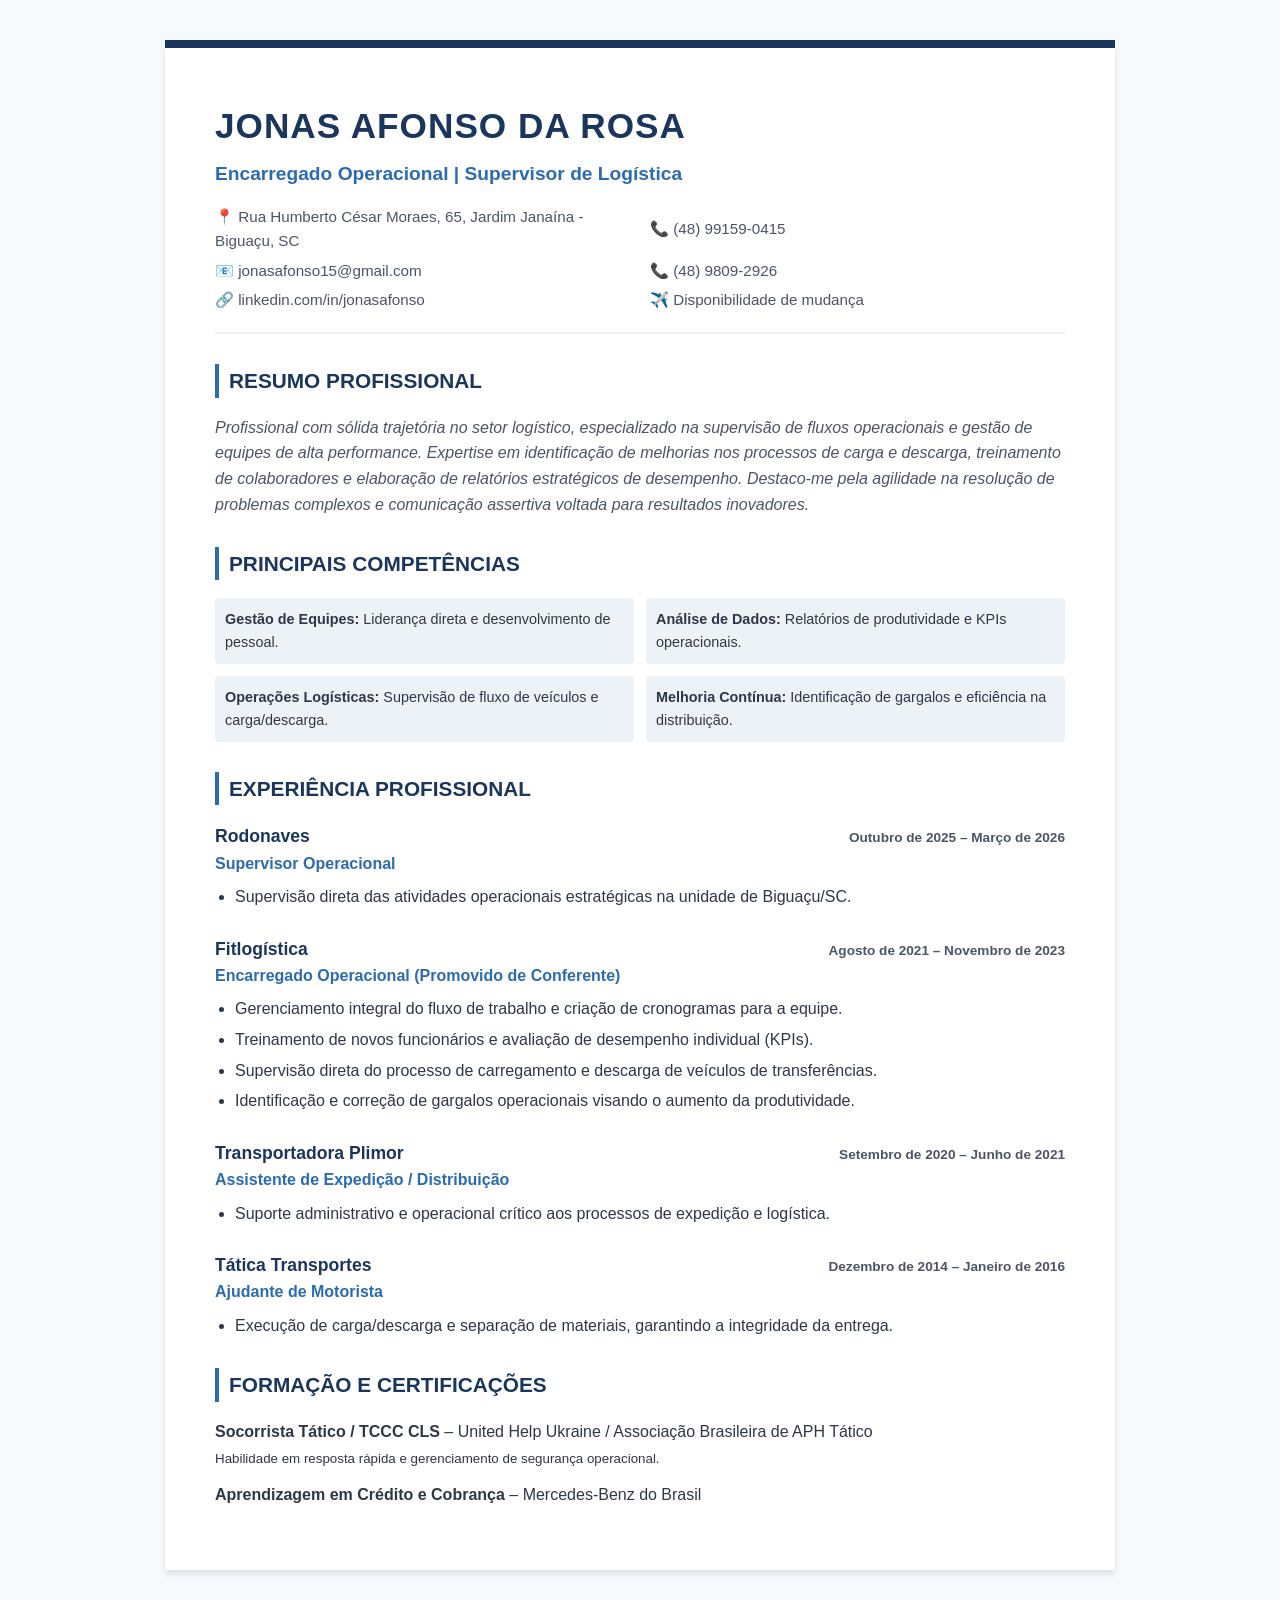
==== curriculo.html @ 0a4e85dc "Update curriculo.html" ====
<!DOCTYPE html>
<html lang="pt-br">
<head>
    <meta charset="UTF-8">
    <meta name="viewport" content="width=device-width, initial-scale=1.0">
    <title>Currículo - Jonas Afonso da Rosa</title>
    <style>
        :root {
            --primary: #1a365d; 
            --secondary: #4a5568;
            --accent: #2b6cb0;
            --bg: #f7fafc;
            --text: #2d3748;
        }

        body {
            font-family: 'Segoe UI', Tahoma, Geneva, Verdana, sans-serif;
            background-color: var(--bg);
            color: var(--text);
            line-height: 1.6;
            margin: 0;
            padding: 40px 20px;
        }

        .resume-container {
            max-width: 850px;
            margin: 0 auto;
            background: #fff;
            padding: 50px;
            box-shadow: 0 4px 6px rgba(0,0,0,0.1);
            border-top: 8px solid var(--primary);
        }

        header {
            border-bottom: 2px solid #edf2f7;
            padding-bottom: 20px;
            margin-bottom: 25px;
            text-align: left;
        }

        h1 {
            margin: 0;
            color: var(--primary);
            font-size: 2.2em;
            text-transform: uppercase;
            letter-spacing: 1px;
        }

        .job-title {
            font-size: 1.2em;
            color: var(--accent);
            font-weight: 600;
            margin-top: 5px;
            margin-bottom: 15px;
        }

        .contact-info {
            font-size: 0.95em;
            color: var(--secondary);
            display: grid;
            grid-template-columns: 1fr 1fr;
            gap: 5px 20px;
        }

        .contact-info span {
            display: flex;
            align-items: center;
        }

        h2 {
            color: var(--primary);
            font-size: 1.3em;
            border-left: 4px solid var(--accent);
            padding-left: 10px;
            margin-top: 30px;
            text-transform: uppercase;
        }

        .summary {
            font-style: italic;
            color: var(--secondary);
        }

        .skills-grid {
            display: grid;
            grid-template-columns: 1fr 1fr;
            gap: 12px;
        }

        .skill-item {
            background: #edf2f7;
            padding: 10px;
            border-radius: 4px;
            font-size: 0.9em;
        }

        .experience-item {
            margin-bottom: 25px;
        }

        .exp-header {
            display: flex;
            justify-content: space-between;
            align-items: baseline;
        }

        .company-name {
            font-weight: bold;
            font-size: 1.1em;
            color: var(--primary);
        }

        .job-period {
            font-size: 0.85em;
            color: var(--secondary);
            font-weight: 600;
        }

        .role {
            font-weight: 600;
            color: var(--accent);
            display: block;
            margin-bottom: 8px;
        }

        ul {
            padding-left: 20px;
            margin-top: 5px;
        }

        li {
            margin-bottom: 5px;
        }

        .certification-item {
            margin-bottom: 12px;
        }

        @media print {
            body { background: none; padding: 0; }
            .resume-container { box-shadow: none; border: none; width: 100%; max-width: 100%; padding: 30px; }
        }
    </style>
</head>
<body>

<div class="resume-container">
    <header>
        <h1>Jonas Afonso da Rosa</h1>
        <div class="job-title">Encarregado Operacional | Supervisor de Logística</div>
        <div class="contact-info">
            <span>📍 Rua Humberto César Moraes, 65, Jardim Janaína - Biguaçu, SC</span>
            <span>📞 (48) 99159-0415</span>
            <span>📧 jonasafonso15@gmail.com</span>
            <span>📞 (48) 9809-2926</span>
            <span>🔗 linkedin.com/in/jonasafonso</span>
            <span>✈️ Disponibilidade de mudança</span>
        </div>
    </header>

    <section>
        <h2>Resumo Profissional</h2>
        <p class="summary">
            Profissional com sólida trajetória no setor logístico, especializado na supervisão de fluxos operacionais e gestão de equipes de alta performance. Expertise em identificação de melhorias nos processos de carga e descarga, treinamento de colaboradores e elaboração de relatórios estratégicos de desempenho. Destaco-me pela agilidade na resolução de problemas complexos e comunicação assertiva voltada para resultados inovadores.
        </p>
    </section>

    <section>
        <h2>Principais Competências</h2>
        <div class="skills-grid">
            <div class="skill-item"><strong>Gestão de Equipes:</strong> Liderança direta e desenvolvimento de pessoal.</div>
            <div class="skill-item"><strong>Análise de Dados:</strong> Relatórios de produtividade e KPIs operacionais.</div>
            <div class="skill-item"><strong>Operações Logísticas:</strong> Supervisão de fluxo de veículos e carga/descarga.</div>
            <div class="skill-item"><strong>Melhoria Contínua:</strong> Identificação de gargalos e eficiência na distribuição.</div>
        </div>
    </section>

    <section>
        <h2>Experiência Profissional</h2>

        <div class="experience-item">
            <div class="exp-header">
                <span class="company-name">Rodonaves</span>
                <span class="job-period">Outubro de 2025 – Março de 2026</span>
            </div>
            <span class="role">Supervisor Operacional</span>
            <ul>
                <li>Supervisão direta das atividades operacionais estratégicas na unidade de Biguaçu/SC.</li>
            </ul>
        </div>

        <div class="experience-item">
            <div class="exp-header">
                <span class="company-name">Fitlogística</span>
                <span class="job-period">Agosto de 2021 – Novembro de 2023</span>
            </div>
            <span class="role">Encarregado Operacional (Promovido de Conferente)</span>
            <ul>
                <li>Gerenciamento integral do fluxo de trabalho e criação de cronogramas para a equipe.</li>
                <li>Treinamento de novos funcionários e avaliação de desempenho individual (KPIs).</li>
                <li>Supervisão direta do processo de carregamento e descarga de veículos de transferências.</li>
                <li>Identificação e correção de gargalos operacionais visando o aumento da produtividade.</li>
            </ul>
        </div>

        <div class="experience-item">
            <div class="exp-header">
                <span class="company-name">Transportadora Plimor</span>
                <span class="job-period">Setembro de 2020 – Junho de 2021</span>
            </div>
            <span class="role">Assistente de Expedição / Distribuição</span>
            <ul>
                <li>Suporte administrativo e operacional crítico aos processos de expedição e logística.</li>
            </ul>
        </div>

        <div class="experience-item">
            <div class="exp-header">
                <span class="company-name">Tática Transportes</span>
                <span class="job-period">Dezembro de 2014 – Janeiro de 2016</span>
            </div>
            <span class="role">Ajudante de Motorista</span>
            <ul>
                <li>Execução de carga/descarga e separação de materiais, garantindo a integridade da entrega.</li>
            </ul>
        </div>
    </section>

    <section>
        <h2>Formação e Certificações</h2>
        <div class="certification-item">
            <strong>Socorrista Tático / TCCC CLS</strong> – United Help Ukraine / Associação Brasileira de APH Tático
            <br><small>Habilidade em resposta rápida e gerenciamento de segurança operacional.</small>
        </div>
        <div class="certification-item">
            <strong>Aprendizagem em Crédito e Cobrança</strong> – Mercedes-Benz do Brasil
        </div>
    </section>
</div>

</body>
</html>
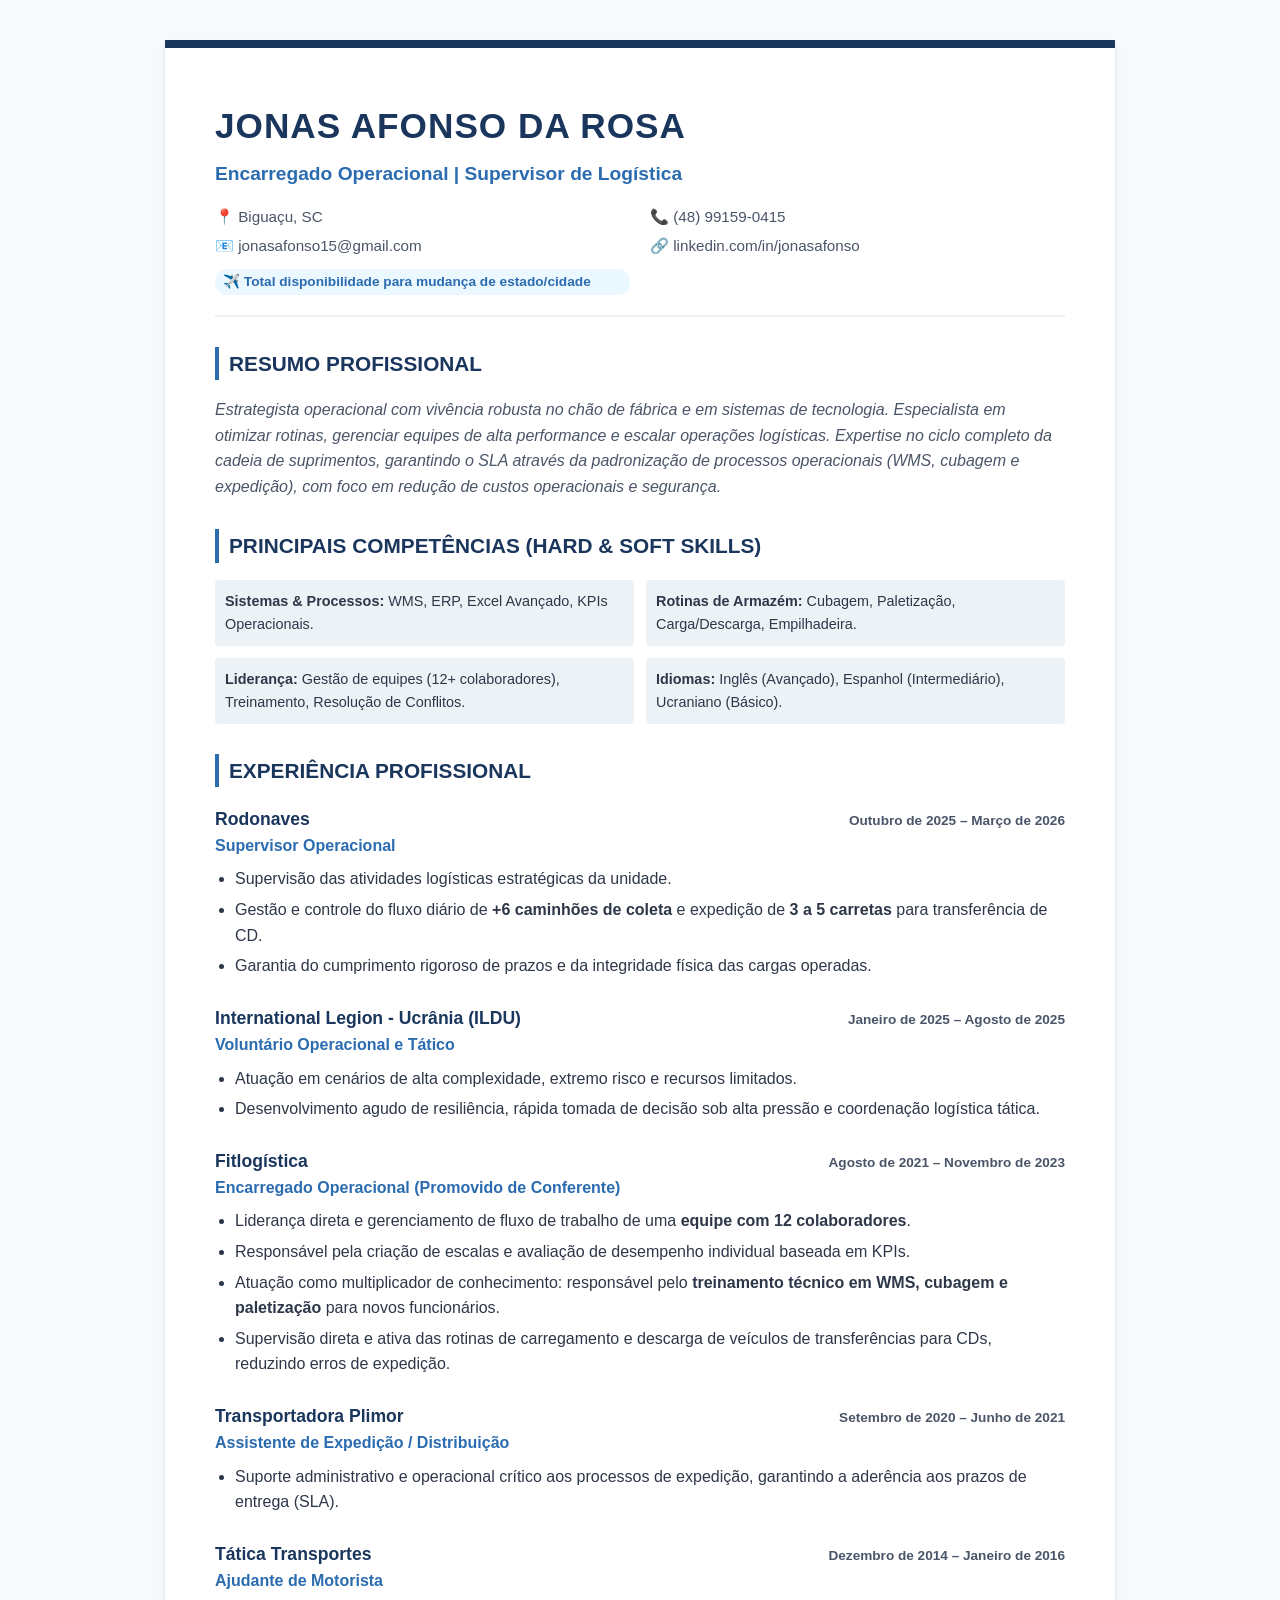
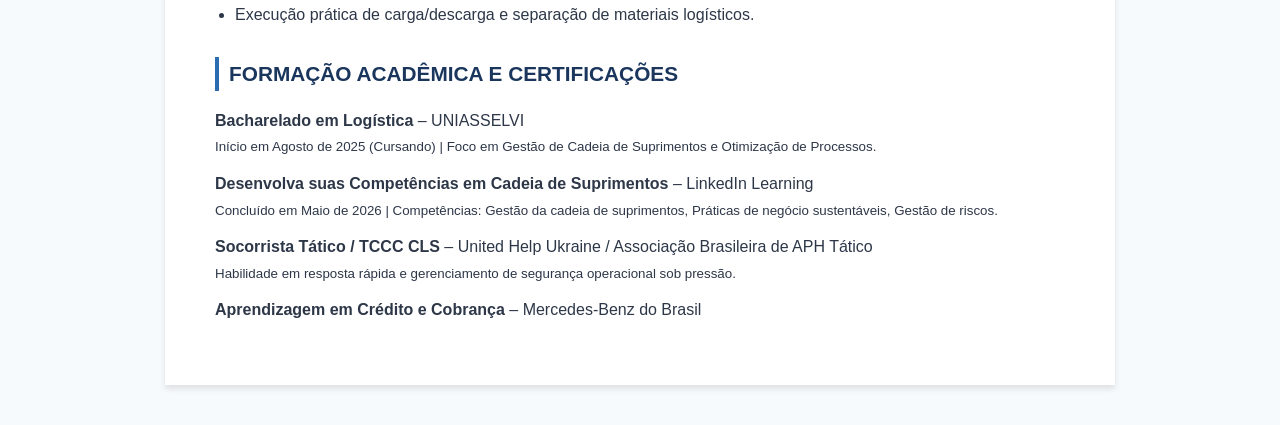
==== commit 544b5023: "Update curriculo.html" ====
--- a/curriculo.html
+++ b/curriculo.html
@@ -136,6 +136,17 @@
             margin-bottom: 12px;
         }
 
+        .badge-relocation {
+            background-color: #ebf8ff;
+            color: var(--accent);
+            padding: 2px 8px;
+            border-radius: 12px;
+            font-weight: bold;
+            font-size: 0.9em;
+            display: inline-block;
+            margin-top: 5px;
+        }
+
         @media print {
             body { background: none; padding: 0; }
             .resume-container { box-shadow: none; border: none; width: 100%; max-width: 100%; padding: 30px; }
@@ -149,29 +160,28 @@
         <h1>Jonas Afonso da Rosa</h1>
         <div class="job-title">Encarregado Operacional | Supervisor de Logística</div>
         <div class="contact-info">
-            <span>📍 Rua Humberto César Moraes, 65, Jardim Janaína - Biguaçu, SC</span>
+            <span>📍 Biguaçu, SC</span>
             <span>📞 (48) 99159-0415</span>
             <span>📧 jonasafonso15@gmail.com</span>
-            <span>📞 (48) 9809-2926</span>
             <span>🔗 linkedin.com/in/jonasafonso</span>
-            <span>✈️ Disponibilidade de mudança</span>
+            <span class="badge-relocation">✈️ Total disponibilidade para mudança de estado/cidade</span>
         </div>
     </header>
 
     <section>
         <h2>Resumo Profissional</h2>
         <p class="summary">
-            Profissional com sólida trajetória no setor logístico, especializado na supervisão de fluxos operacionais e gestão de equipes de alta performance. Expertise em identificação de melhorias nos processos de carga e descarga, treinamento de colaboradores e elaboração de relatórios estratégicos de desempenho. Destaco-me pela agilidade na resolução de problemas complexos e comunicação assertiva voltada para resultados inovadores.
+            Estrategista operacional com vivência robusta no chão de fábrica e em sistemas de tecnologia. Especialista em otimizar rotinas, gerenciar equipes de alta performance e escalar operações logísticas. Expertise no ciclo completo da cadeia de suprimentos, garantindo o SLA através da padronização de processos operacionais (WMS, cubagem e expedição), com foco em redução de custos operacionais e segurança.
         </p>
     </section>
 
     <section>
-        <h2>Principais Competências</h2>
+        <h2>Principais Competências (Hard & Soft Skills)</h2>
         <div class="skills-grid">
-            <div class="skill-item"><strong>Gestão de Equipes:</strong> Liderança direta e desenvolvimento de pessoal.</div>
-            <div class="skill-item"><strong>Análise de Dados:</strong> Relatórios de produtividade e KPIs operacionais.</div>
-            <div class="skill-item"><strong>Operações Logísticas:</strong> Supervisão de fluxo de veículos e carga/descarga.</div>
-            <div class="skill-item"><strong>Melhoria Contínua:</strong> Identificação de gargalos e eficiência na distribuição.</div>
+            <div class="skill-item"><strong>Sistemas & Processos:</strong> WMS, ERP, Excel Avançado, KPIs Operacionais.</div>
+            <div class="skill-item"><strong>Rotinas de Armazém:</strong> Cubagem, Paletização, Carga/Descarga, Empilhadeira.</div>
+            <div class="skill-item"><strong>Liderança:</strong> Gestão de equipes (12+ colaboradores), Treinamento, Resolução de Conflitos.</div>
+            <div class="skill-item"><strong>Idiomas:</strong> Inglês (Avançado), Espanhol (Intermediário), Ucraniano (Básico).</div>
         </div>
     </section>
 
@@ -185,7 +195,21 @@
             </div>
             <span class="role">Supervisor Operacional</span>
             <ul>
-                <li>Supervisão direta das atividades operacionais estratégicas na unidade de Biguaçu/SC.</li>
+                <li>Supervisão das atividades logísticas estratégicas da unidade.</li>
+                <li>Gestão e controle do fluxo diário de <strong>+6 caminhões de coleta</strong> e expedição de <strong>3 a 5 carretas</strong> para transferência de CD.</li>
+                <li>Garantia do cumprimento rigoroso de prazos e da integridade física das cargas operadas.</li>
+            </ul>
+        </div>
+
+        <div class="experience-item">
+            <div class="exp-header">
+                <span class="company-name">International Legion - Ucrânia (ILDU)</span>
+                <span class="job-period">Janeiro de 2025 – Agosto de 2025</span>
+            </div>
+            <span class="role">Voluntário Operacional e Tático</span>
+            <ul>
+                <li>Atuação em cenários de alta complexidade, extremo risco e recursos limitados.</li>
+                <li>Desenvolvimento agudo de resiliência, rápida tomada de decisão sob alta pressão e coordenação logística tática.</li>
             </ul>
         </div>
 
@@ -196,10 +220,10 @@
             </div>
             <span class="role">Encarregado Operacional (Promovido de Conferente)</span>
             <ul>
-                <li>Gerenciamento integral do fluxo de trabalho e criação de cronogramas para a equipe.</li>
-                <li>Treinamento de novos funcionários e avaliação de desempenho individual (KPIs).</li>
-                <li>Supervisão direta do processo de carregamento e descarga de veículos de transferências.</li>
-                <li>Identificação e correção de gargalos operacionais visando o aumento da produtividade.</li>
+                <li>Liderança direta e gerenciamento de fluxo de trabalho de uma <strong>equipe com 12 colaboradores</strong>.</li>
+                <li>Responsável pela criação de escalas e avaliação de desempenho individual baseada em KPIs.</li>
+                <li>Atuação como multiplicador de conhecimento: responsável pelo <strong>treinamento técnico em WMS, cubagem e paletização</strong> para novos funcionários.</li>
+                <li>Supervisão direta e ativa das rotinas de carregamento e descarga de veículos de transferências para CDs, reduzindo erros de expedição.</li>
             </ul>
         </div>
 
@@ -210,7 +234,7 @@
             </div>
             <span class="role">Assistente de Expedição / Distribuição</span>
             <ul>
-                <li>Suporte administrativo e operacional crítico aos processos de expedição e logística.</li>
+                <li>Suporte administrativo e operacional crítico aos processos de expedição, garantindo a aderência aos prazos de entrega (SLA).</li>
             </ul>
         </div>
 
@@ -221,17 +245,29 @@
             </div>
             <span class="role">Ajudante de Motorista</span>
             <ul>
-                <li>Execução de carga/descarga e separação de materiais, garantindo a integridade da entrega.</li>
-            </ul>
-        </div>
-    </section>
-
-    <section>
-        <h2>Formação e Certificações</h2>
+                <li>Execução prática de carga/descarga e separação de materiais logísticos.</li>
+            </ul>
+        </div>
+    </section>
+
+    <section>
+        <h2>Formação Acadêmica e Certificações</h2>
+        
+        <div class="certification-item">
+            <strong>Bacharelado em Logística</strong> – UNIASSELVI
+            <br><small>Início em Agosto de 2025 (Cursando) | Foco em Gestão de Cadeia de Suprimentos e Otimização de Processos.</small>
+        </div>
+
+        <div class="certification-item">
+            <strong>Desenvolva suas Competências em Cadeia de Suprimentos</strong> – LinkedIn Learning
+            <br><small>Concluído em Maio de 2026 | Competências: Gestão da cadeia de suprimentos, Práticas de negócio sustentáveis, Gestão de riscos.</small>
+        </div>
+
         <div class="certification-item">
             <strong>Socorrista Tático / TCCC CLS</strong> – United Help Ukraine / Associação Brasileira de APH Tático
-            <br><small>Habilidade em resposta rápida e gerenciamento de segurança operacional.</small>
-        </div>
+            <br><small>Habilidade em resposta rápida e gerenciamento de segurança operacional sob pressão.</small>
+        </div>
+
         <div class="certification-item">
             <strong>Aprendizagem em Crédito e Cobrança</strong> – Mercedes-Benz do Brasil
         </div>
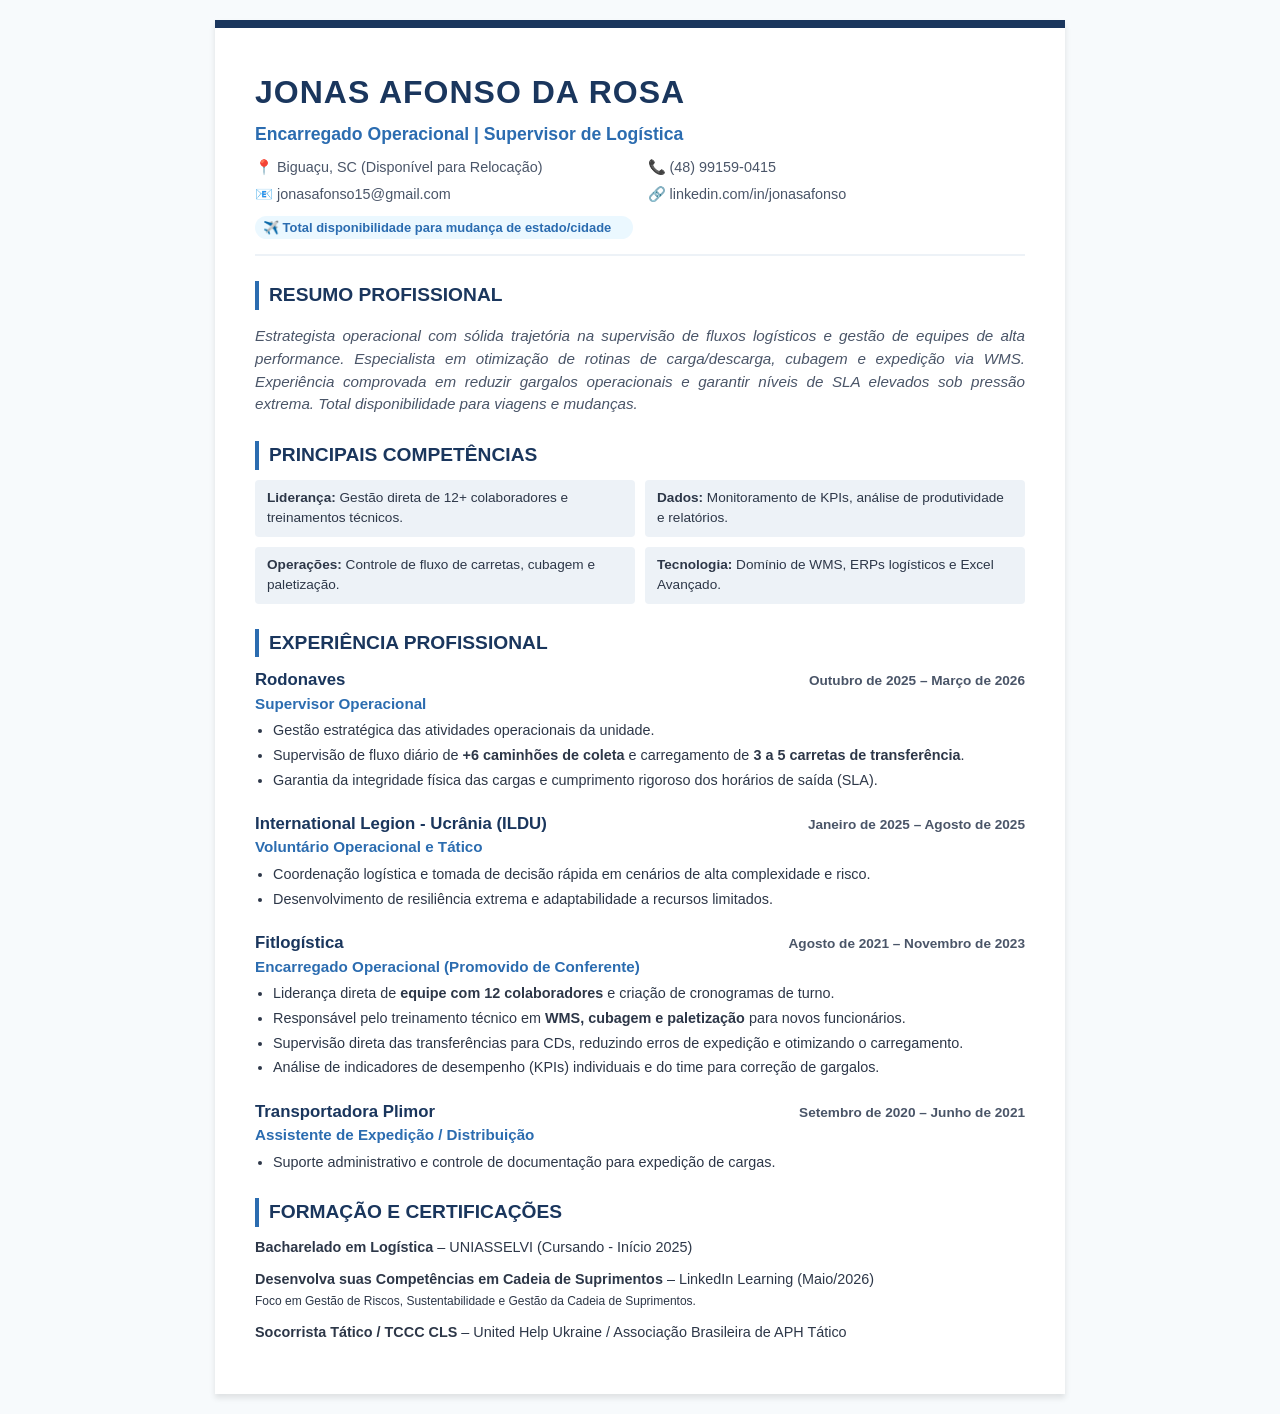
==== commit db76775b: "Update curriculo.html" ====
--- a/curriculo.html
+++ b/curriculo.html
@@ -1,3 +1,4 @@
+   
 <!DOCTYPE html>
 <html lang="pt-br">
 <head>
@@ -13,127 +14,50 @@
             --text: #2d3748;
         }
 
+        * {
+            box-sizing: border-box;
+            -webkit-print-color-adjust: exact; /* Força a impressão de cores no Chrome/Safari */
+            print-color-adjust: exact;
+        }
+
         body {
             font-family: 'Segoe UI', Tahoma, Geneva, Verdana, sans-serif;
             background-color: var(--bg);
             color: var(--text);
-            line-height: 1.6;
+            line-height: 1.5;
             margin: 0;
-            padding: 40px 20px;
+            padding: 20px;
         }
 
         .resume-container {
             max-width: 850px;
             margin: 0 auto;
             background: #fff;
-            padding: 50px;
+            padding: 40px;
             box-shadow: 0 4px 6px rgba(0,0,0,0.1);
             border-top: 8px solid var(--primary);
         }
 
         header {
             border-bottom: 2px solid #edf2f7;
-            padding-bottom: 20px;
-            margin-bottom: 25px;
-            text-align: left;
+            padding-bottom: 15px;
+            margin-bottom: 20px;
         }
 
         h1 {
             margin: 0;
             color: var(--primary);
-            font-size: 2.2em;
+            font-size: 2em;
             text-transform: uppercase;
             letter-spacing: 1px;
         }
 
         .job-title {
-            font-size: 1.2em;
+            font-size: 1.1em;
             color: var(--accent);
             font-weight: 600;
             margin-top: 5px;
-            margin-bottom: 15px;
-        }
-
-        .contact-info {
-            font-size: 0.95em;
-            color: var(--secondary);
-            display: grid;
-            grid-template-columns: 1fr 1fr;
-            gap: 5px 20px;
-        }
-
-        .contact-info span {
-            display: flex;
-            align-items: center;
-        }
-
-        h2 {
-            color: var(--primary);
-            font-size: 1.3em;
-            border-left: 4px solid var(--accent);
-            padding-left: 10px;
-            margin-top: 30px;
-            text-transform: uppercase;
-        }
-
-        .summary {
-            font-style: italic;
-            color: var(--secondary);
-        }
-
-        .skills-grid {
-            display: grid;
-            grid-template-columns: 1fr 1fr;
-            gap: 12px;
-        }
-
-        .skill-item {
-            background: #edf2f7;
-            padding: 10px;
-            border-radius: 4px;
-            font-size: 0.9em;
-        }
-
-        .experience-item {
-            margin-bottom: 25px;
-        }
-
-        .exp-header {
-            display: flex;
-            justify-content: space-between;
-            align-items: baseline;
-        }
-
-        .company-name {
-            font-weight: bold;
-            font-size: 1.1em;
-            color: var(--primary);
-        }
-
-        .job-period {
-            font-size: 0.85em;
-            color: var(--secondary);
-            font-weight: 600;
-        }
-
-        .role {
-            font-weight: 600;
-            color: var(--accent);
-            display: block;
-            margin-bottom: 8px;
-        }
-
-        ul {
-            padding-left: 20px;
-            margin-top: 5px;
-        }
-
-        li {
-            margin-bottom: 5px;
-        }
-
-        .certification-item {
-            margin-bottom: 12px;
+            margin-bottom: 10px;
         }
 
         .badge-relocation {
@@ -147,9 +71,110 @@
             margin-top: 5px;
         }
 
+        .contact-info {
+            font-size: 0.9em;
+            color: var(--secondary);
+            display: grid;
+            grid-template-columns: 1fr 1fr;
+            gap: 5px 15px;
+        }
+
+        h2 {
+            color: var(--primary);
+            font-size: 1.2em;
+            border-left: 4px solid var(--accent);
+            padding-left: 10px;
+            margin-top: 25px;
+            margin-bottom: 10px;
+            text-transform: uppercase;
+        }
+
+        .summary {
+            font-style: italic;
+            color: var(--secondary);
+            font-size: 0.95em;
+            text-align: justify;
+        }
+
+        .skills-grid {
+            display: grid;
+            grid-template-columns: 1fr 1fr;
+            gap: 10px;
+        }
+
+        .skill-item {
+            background: #edf2f7;
+            padding: 8px 12px;
+            border-radius: 4px;
+            font-size: 0.85em;
+        }
+
+        .experience-item {
+            margin-bottom: 20px;
+            page-break-inside: avoid; /* Evita que uma experiência seja cortada entre duas páginas */
+        }
+
+        .exp-header {
+            display: flex;
+            justify-content: space-between;
+            align-items: baseline;
+        }
+
+        .company-name {
+            font-weight: bold;
+            font-size: 1.05em;
+            color: var(--primary);
+        }
+
+        .job-period {
+            font-size: 0.85em;
+            color: var(--secondary);
+            font-weight: 600;
+        }
+
+        .role {
+            font-weight: 600;
+            color: var(--accent);
+            display: block;
+            margin-bottom: 5px;
+            font-size: 0.95em;
+        }
+
+        ul {
+            padding-left: 18px;
+            margin-top: 5px;
+            font-size: 0.9em;
+        }
+
+        li {
+            margin-bottom: 3px;
+        }
+
+        .certification-item {
+            margin-bottom: 10px;
+            font-size: 0.9em;
+        }
+
+        /* CONFIGURAÇÕES ESPECÍFICAS DE IMPRESSÃO */
         @media print {
-            body { background: none; padding: 0; }
-            .resume-container { box-shadow: none; border: none; width: 100%; max-width: 100%; padding: 30px; }
+            body { 
+                background: white; 
+                padding: 0; 
+            }
+            .resume-container { 
+                box-shadow: none; 
+                border: none; 
+                width: 100%; 
+                max-width: 100%; 
+                padding: 0; 
+            }
+            @page {
+                margin: 1.5cm;
+                size: A4;
+            }
+            .skill-item {
+                border: 1px solid #edf2f7; /* Garante visibilidade sem o fundo se o navegador falhar */
+            }
         }
     </style>
 </head>
@@ -160,7 +185,7 @@
         <h1>Jonas Afonso da Rosa</h1>
         <div class="job-title">Encarregado Operacional | Supervisor de Logística</div>
         <div class="contact-info">
-            <span>📍 Biguaçu, SC</span>
+            <span>📍 Biguaçu, SC (Disponível para Relocação)</span>
             <span>📞 (48) 99159-0415</span>
             <span>📧 jonasafonso15@gmail.com</span>
             <span>🔗 linkedin.com/in/jonasafonso</span>
@@ -171,17 +196,17 @@
     <section>
         <h2>Resumo Profissional</h2>
         <p class="summary">
-            Estrategista operacional com vivência robusta no chão de fábrica e em sistemas de tecnologia. Especialista em otimizar rotinas, gerenciar equipes de alta performance e escalar operações logísticas. Expertise no ciclo completo da cadeia de suprimentos, garantindo o SLA através da padronização de processos operacionais (WMS, cubagem e expedição), com foco em redução de custos operacionais e segurança.
+            Estrategista operacional com sólida trajetória na supervisão de fluxos logísticos e gestão de equipes de alta performance. Especialista em otimização de rotinas de carga/descarga, cubagem e expedição via WMS. Experiência comprovada em reduzir gargalos operacionais e garantir níveis de SLA elevados sob pressão extrema. Total disponibilidade para viagens e mudanças.
         </p>
     </section>
 
     <section>
-        <h2>Principais Competências (Hard & Soft Skills)</h2>
+        <h2>Principais Competências</h2>
         <div class="skills-grid">
-            <div class="skill-item"><strong>Sistemas & Processos:</strong> WMS, ERP, Excel Avançado, KPIs Operacionais.</div>
-            <div class="skill-item"><strong>Rotinas de Armazém:</strong> Cubagem, Paletização, Carga/Descarga, Empilhadeira.</div>
-            <div class="skill-item"><strong>Liderança:</strong> Gestão de equipes (12+ colaboradores), Treinamento, Resolução de Conflitos.</div>
-            <div class="skill-item"><strong>Idiomas:</strong> Inglês (Avançado), Espanhol (Intermediário), Ucraniano (Básico).</div>
+            <div class="skill-item"><strong>Liderança:</strong> Gestão direta de 12+ colaboradores e treinamentos técnicos.</div>
+            <div class="skill-item"><strong>Dados:</strong> Monitoramento de KPIs, análise de produtividade e relatórios.</div>
+            <div class="skill-item"><strong>Operações:</strong> Controle de fluxo de carretas, cubagem e paletização.</div>
+            <div class="skill-item"><strong>Tecnologia:</strong> Domínio de WMS, ERPs logísticos e Excel Avançado.</div>
         </div>
     </section>
 
@@ -195,9 +220,9 @@
             </div>
             <span class="role">Supervisor Operacional</span>
             <ul>
-                <li>Supervisão das atividades logísticas estratégicas da unidade.</li>
-                <li>Gestão e controle do fluxo diário de <strong>+6 caminhões de coleta</strong> e expedição de <strong>3 a 5 carretas</strong> para transferência de CD.</li>
-                <li>Garantia do cumprimento rigoroso de prazos e da integridade física das cargas operadas.</li>
+                <li>Gestão estratégica das atividades operacionais da unidade.</li>
+                <li>Supervisão de fluxo diário de <strong>+6 caminhões de coleta</strong> e carregamento de <strong>3 a 5 carretas de transferência</strong>.</li>
+                <li>Garantia da integridade física das cargas e cumprimento rigoroso dos horários de saída (SLA).</li>
             </ul>
         </div>
 
@@ -208,8 +233,8 @@
             </div>
             <span class="role">Voluntário Operacional e Tático</span>
             <ul>
-                <li>Atuação em cenários de alta complexidade, extremo risco e recursos limitados.</li>
-                <li>Desenvolvimento agudo de resiliência, rápida tomada de decisão sob alta pressão e coordenação logística tática.</li>
+                <li>Coordenação logística e tomada de decisão rápida em cenários de alta complexidade e risco.</li>
+                <li>Desenvolvimento de resiliência extrema e adaptabilidade a recursos limitados.</li>
             </ul>
         </div>
 
@@ -220,10 +245,10 @@
             </div>
             <span class="role">Encarregado Operacional (Promovido de Conferente)</span>
             <ul>
-                <li>Liderança direta e gerenciamento de fluxo de trabalho de uma <strong>equipe com 12 colaboradores</strong>.</li>
-                <li>Responsável pela criação de escalas e avaliação de desempenho individual baseada em KPIs.</li>
-                <li>Atuação como multiplicador de conhecimento: responsável pelo <strong>treinamento técnico em WMS, cubagem e paletização</strong> para novos funcionários.</li>
-                <li>Supervisão direta e ativa das rotinas de carregamento e descarga de veículos de transferências para CDs, reduzindo erros de expedição.</li>
+                <li>Liderança direta de <strong>equipe com 12 colaboradores</strong> e criação de cronogramas de turno.</li>
+                <li>Responsável pelo treinamento técnico em <strong>WMS, cubagem e paletização</strong> para novos funcionários.</li>
+                <li>Supervisão direta das transferências para CDs, reduzindo erros de expedição e otimizando o carregamento.</li>
+                <li>Análise de indicadores de desempenho (KPIs) individuais e do time para correção de gargalos.</li>
             </ul>
         </div>
 
@@ -234,42 +259,22 @@
             </div>
             <span class="role">Assistente de Expedição / Distribuição</span>
             <ul>
-                <li>Suporte administrativo e operacional crítico aos processos de expedição, garantindo a aderência aos prazos de entrega (SLA).</li>
-            </ul>
-        </div>
-
-        <div class="experience-item">
-            <div class="exp-header">
-                <span class="company-name">Tática Transportes</span>
-                <span class="job-period">Dezembro de 2014 – Janeiro de 2016</span>
-            </div>
-            <span class="role">Ajudante de Motorista</span>
-            <ul>
-                <li>Execução prática de carga/descarga e separação de materiais logísticos.</li>
-            </ul>
-        </div>
-    </section>
-
-    <section>
-        <h2>Formação Acadêmica e Certificações</h2>
-        
+                <li>Suporte administrativo e controle de documentação para expedição de cargas.</li>
+            </ul>
+        </div>
+    </section>
+
+    <section>
+        <h2>Formação e Certificações</h2>
         <div class="certification-item">
-            <strong>Bacharelado em Logística</strong> – UNIASSELVI
-            <br><small>Início em Agosto de 2025 (Cursando) | Foco em Gestão de Cadeia de Suprimentos e Otimização de Processos.</small>
-        </div>
-
+            <strong>Bacharelado em Logística</strong> – UNIASSELVI (Cursando - Início 2025)
+        </div>
         <div class="certification-item">
-            <strong>Desenvolva suas Competências em Cadeia de Suprimentos</strong> – LinkedIn Learning
-            <br><small>Concluído em Maio de 2026 | Competências: Gestão da cadeia de suprimentos, Práticas de negócio sustentáveis, Gestão de riscos.</small>
-        </div>
-
+            <strong>Desenvolva suas Competências em Cadeia de Suprimentos</strong> – LinkedIn Learning (Maio/2026)
+            <br><small>Foco em Gestão de Riscos, Sustentabilidade e Gestão da Cadeia de Suprimentos.</small>
+        </div>
         <div class="certification-item">
             <strong>Socorrista Tático / TCCC CLS</strong> – United Help Ukraine / Associação Brasileira de APH Tático
-            <br><small>Habilidade em resposta rápida e gerenciamento de segurança operacional sob pressão.</small>
-        </div>
-
-        <div class="certification-item">
-            <strong>Aprendizagem em Crédito e Cobrança</strong> – Mercedes-Benz do Brasil
         </div>
     </section>
 </div>
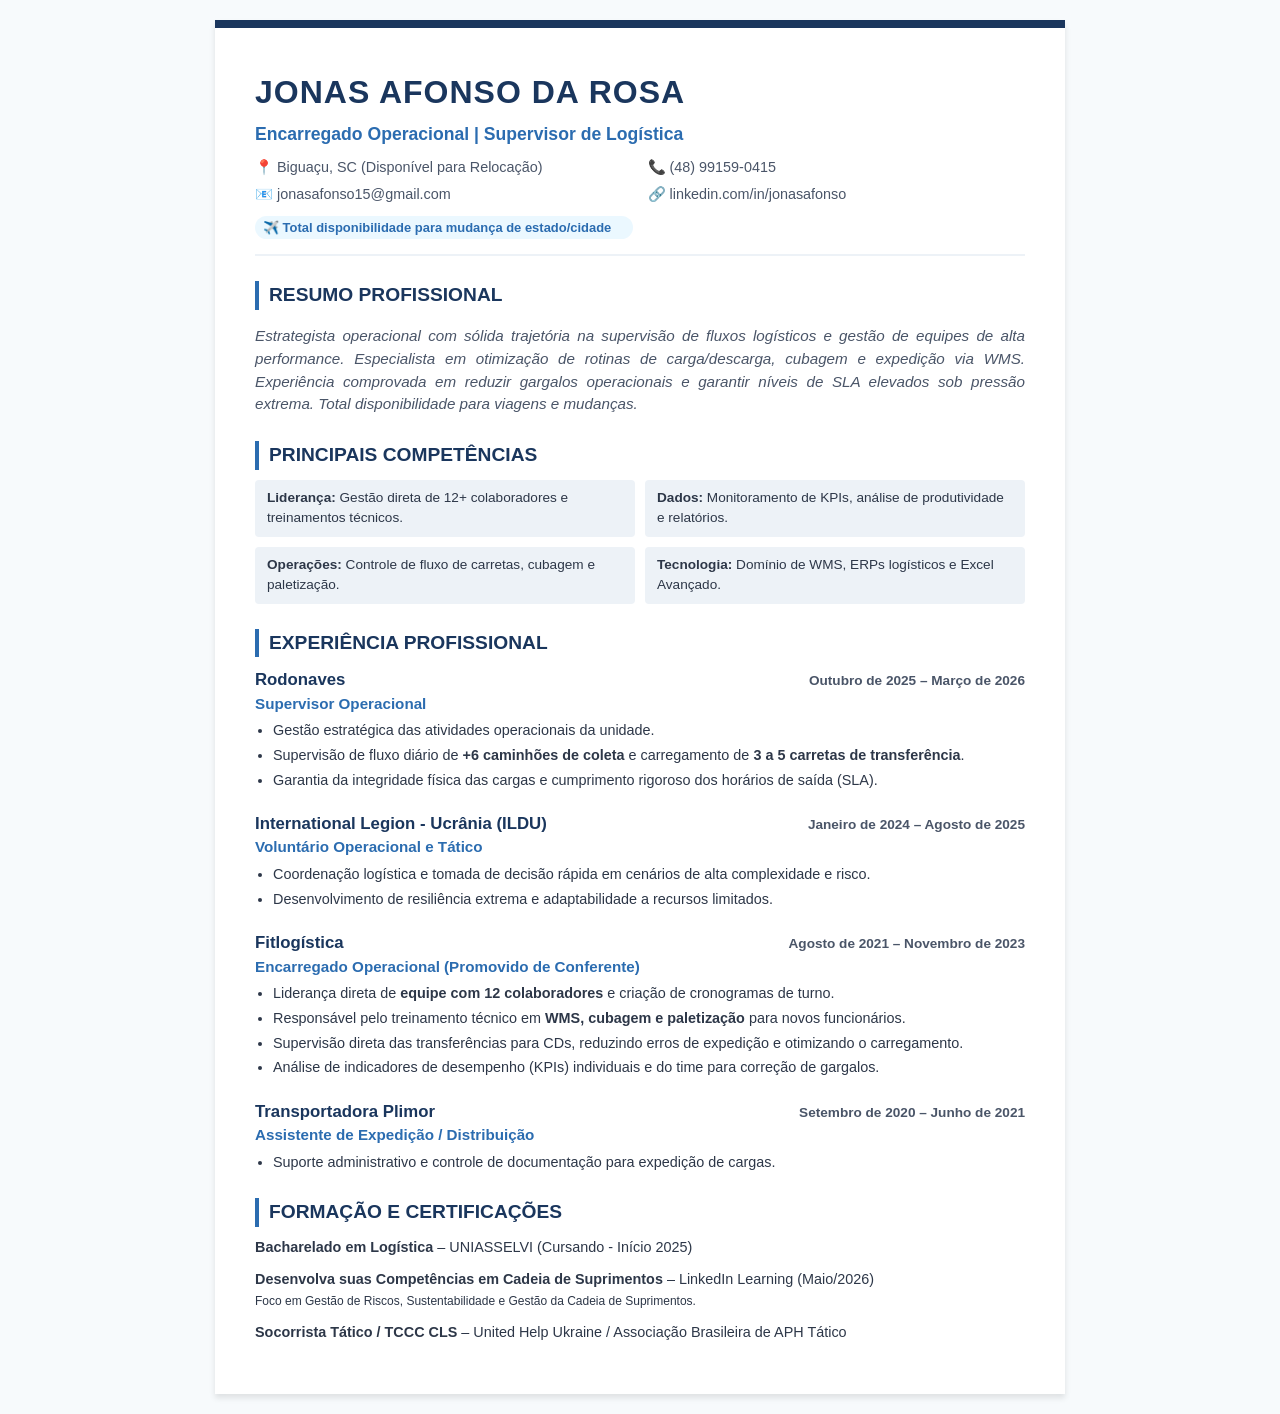
==== commit 6febca28: "Update curriculo.html" ====
--- a/curriculo.html
+++ b/curriculo.html
@@ -229,7 +229,7 @@
         <div class="experience-item">
             <div class="exp-header">
                 <span class="company-name">International Legion - Ucrânia (ILDU)</span>
-                <span class="job-period">Janeiro de 2025 – Agosto de 2025</span>
+                <span class="job-period">Janeiro de 2024 – Agosto de 2025</span>
             </div>
             <span class="role">Voluntário Operacional e Tático</span>
             <ul>
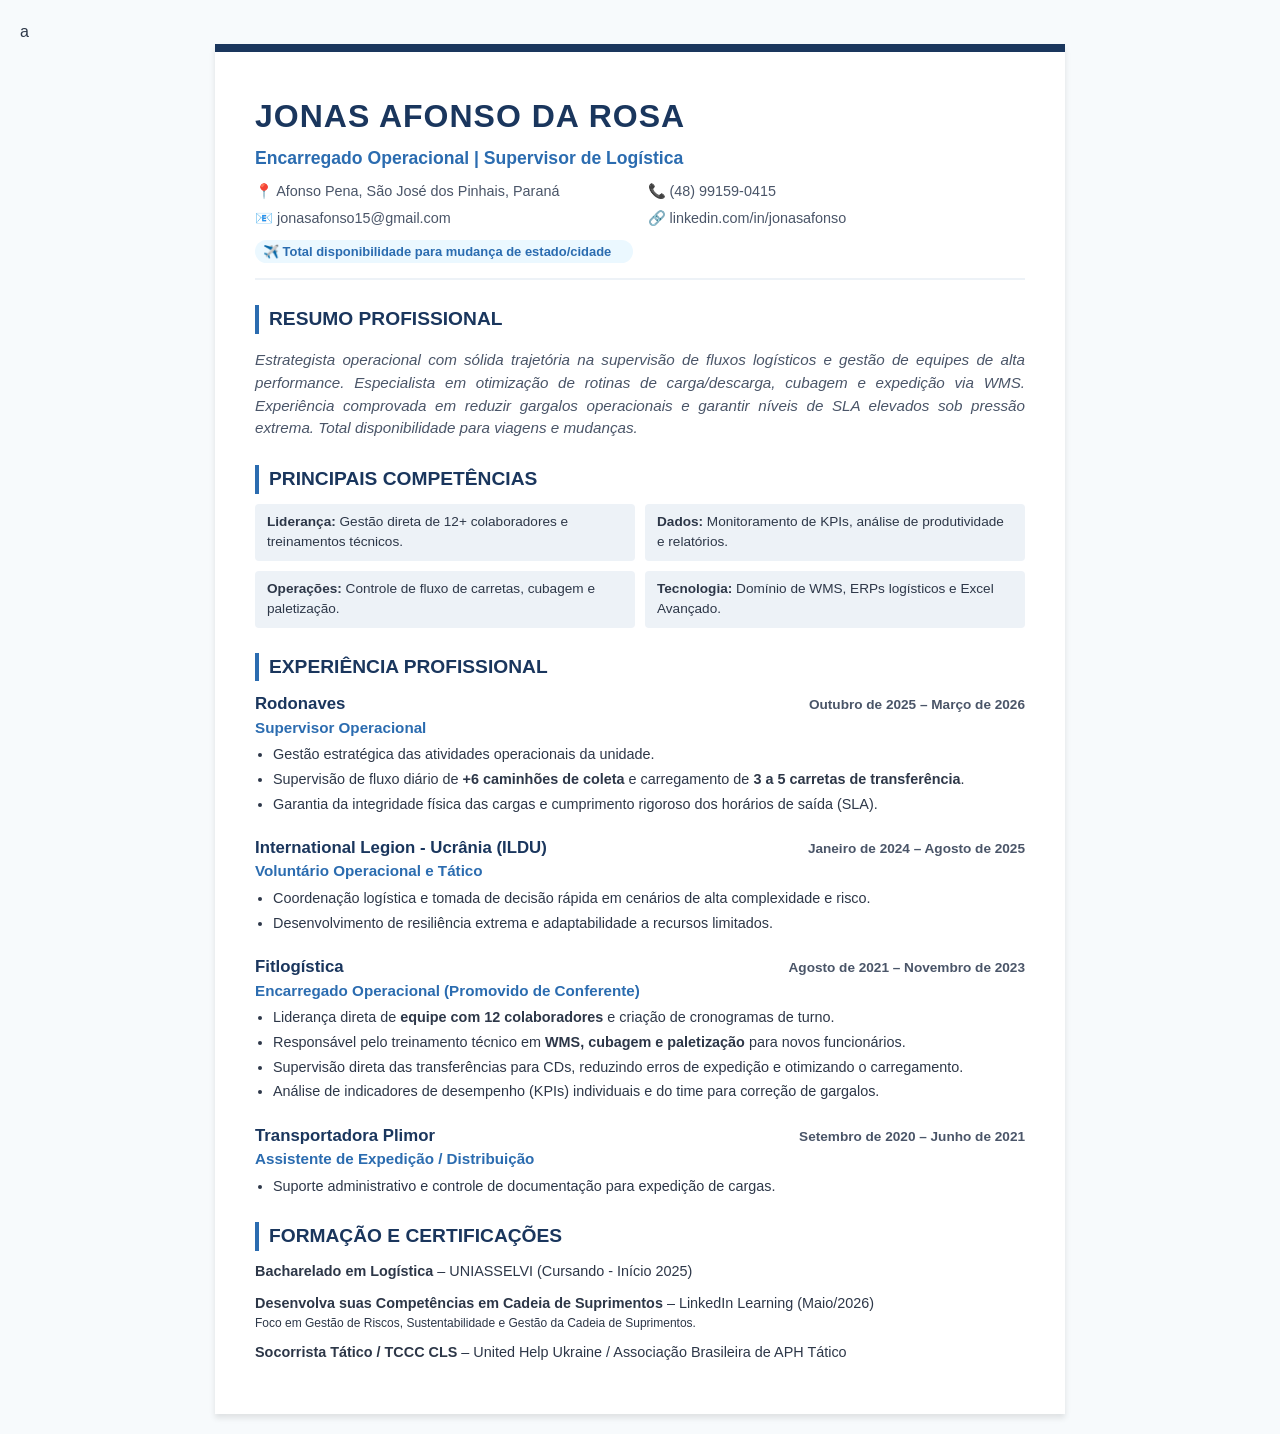
==== commit a81b1bca: "Change location from Biguaçu to Afonso Pena Updated location information in the contact section." ====
--- a/curriculo.html
+++ b/curriculo.html
@@ -1,4 +1,4 @@
-   
+a   
 <!DOCTYPE html>
 <html lang="pt-br">
 <head>
@@ -185,7 +185,7 @@
         <h1>Jonas Afonso da Rosa</h1>
         <div class="job-title">Encarregado Operacional | Supervisor de Logística</div>
         <div class="contact-info">
-            <span>📍 Biguaçu, SC (Disponível para Relocação)</span>
+            <span>📍 Afonso Pena, São José dos Pinhais, Paraná</span>
             <span>📞 (48) 99159-0415</span>
             <span>📧 jonasafonso15@gmail.com</span>
             <span>🔗 linkedin.com/in/jonasafonso</span>
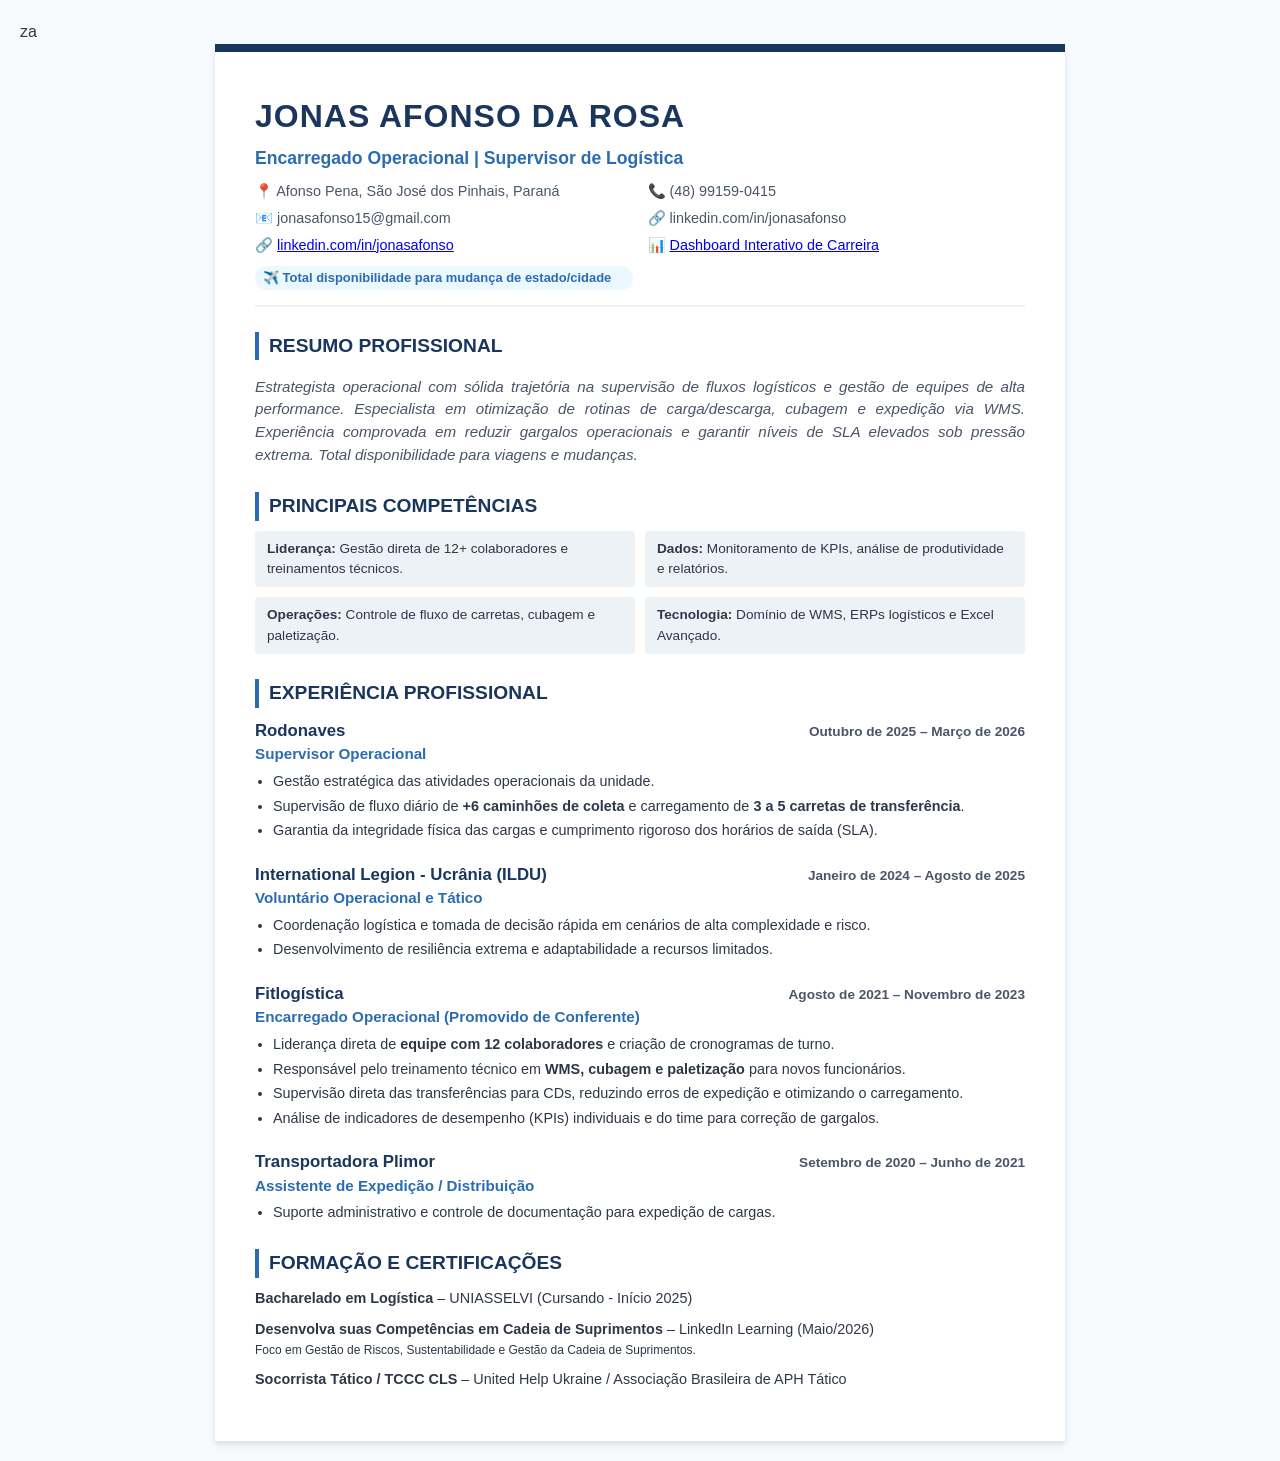
==== commit 3822518e: "Update curriculo.html" ====
--- a/curriculo.html
+++ b/curriculo.html
@@ -1,4 +1,4 @@
-a   
+za   
 <!DOCTYPE html>
 <html lang="pt-br">
 <head>
@@ -189,6 +189,8 @@
             <span>📞 (48) 99159-0415</span>
             <span>📧 jonasafonso15@gmail.com</span>
             <span>🔗 linkedin.com/in/jonasafonso</span>
+            <span>🔗 <a href="https://linkedin.com/in/jonasafonso" target="_blank">linkedin.com/in/jonasafonso</a></span>
+            <span>📊 <a href="https://ymerly.github.io/apresentacao-jonas/" target="_blank">Dashboard Interativo de Carreira</a></span>
             <span class="badge-relocation">✈️ Total disponibilidade para mudança de estado/cidade</span>
         </div>
     </header>
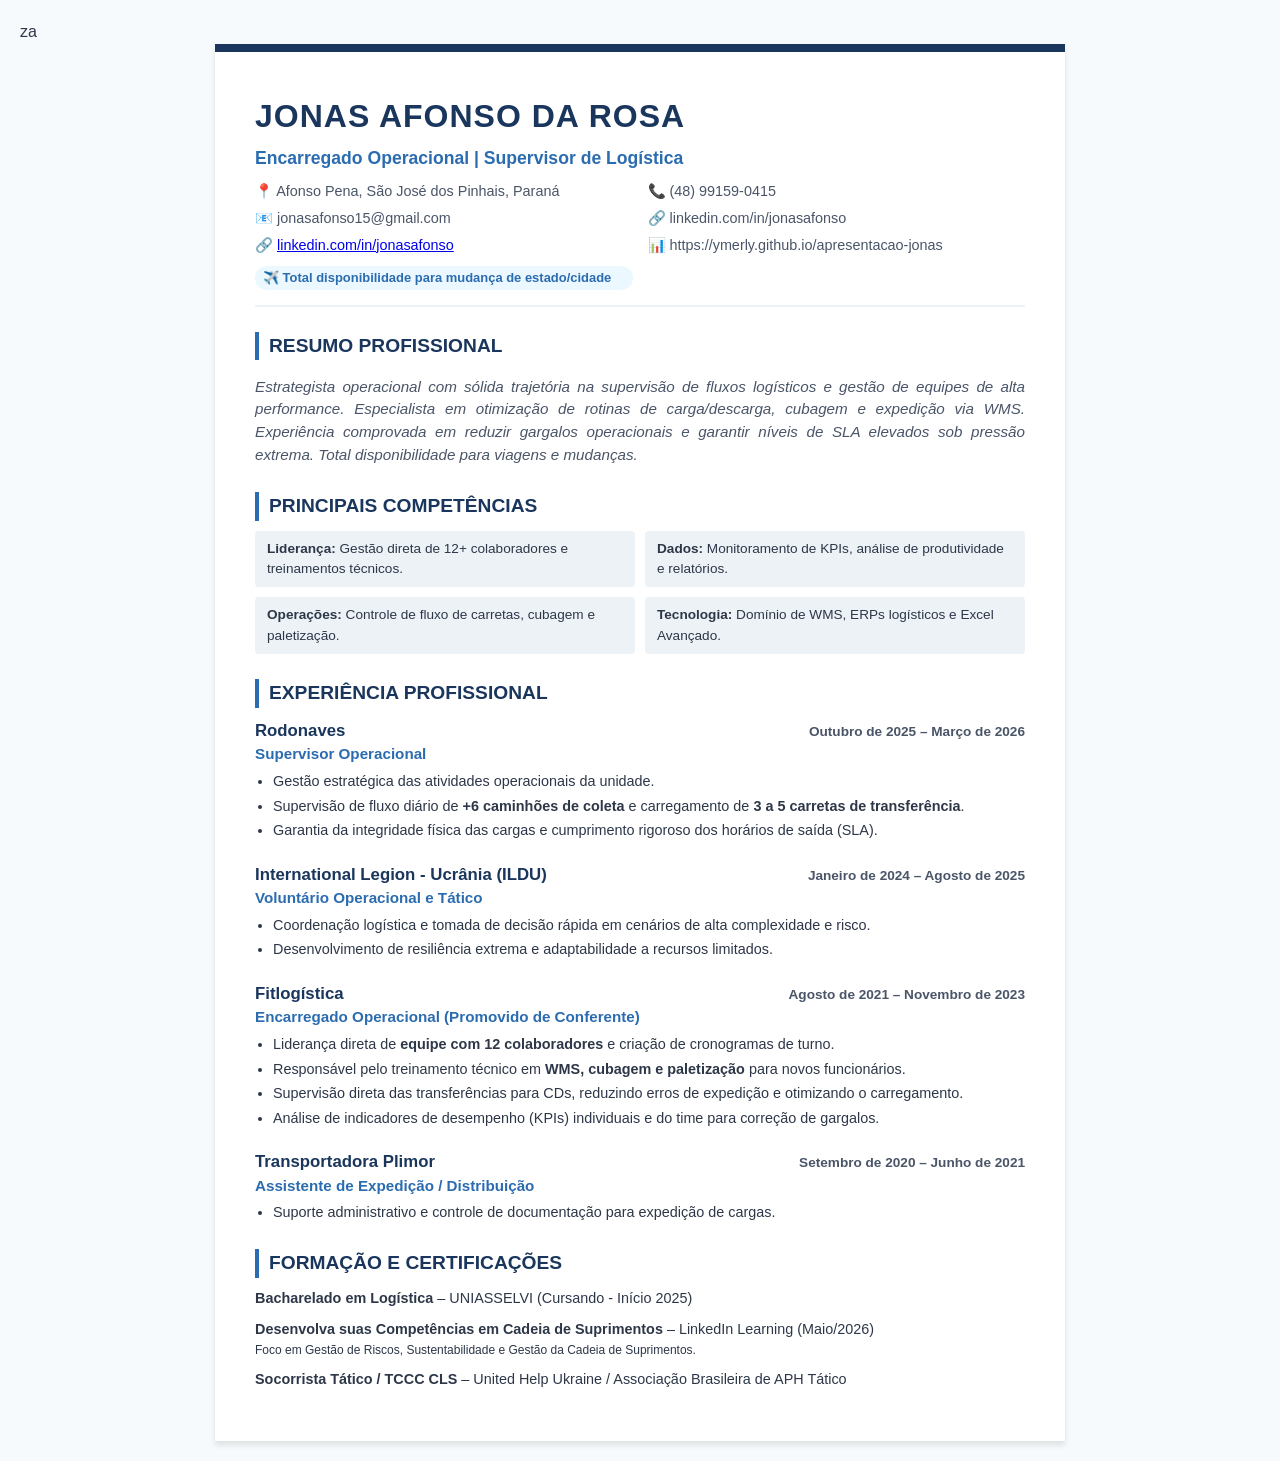
==== commit 2313b5e4: "Update curriculo.html" ====
--- a/curriculo.html
+++ b/curriculo.html
@@ -190,7 +190,7 @@
             <span>📧 jonasafonso15@gmail.com</span>
             <span>🔗 linkedin.com/in/jonasafonso</span>
             <span>🔗 <a href="https://linkedin.com/in/jonasafonso" target="_blank">linkedin.com/in/jonasafonso</a></span>
-            <span>📊 <a href="https://ymerly.github.io/apresentacao-jonas/" target="_blank">Dashboard Interativo de Carreira</a></span>
+            <span>📊 https://ymerly.github.io/apresentacao-jonas</span>
             <span class="badge-relocation">✈️ Total disponibilidade para mudança de estado/cidade</span>
         </div>
     </header>
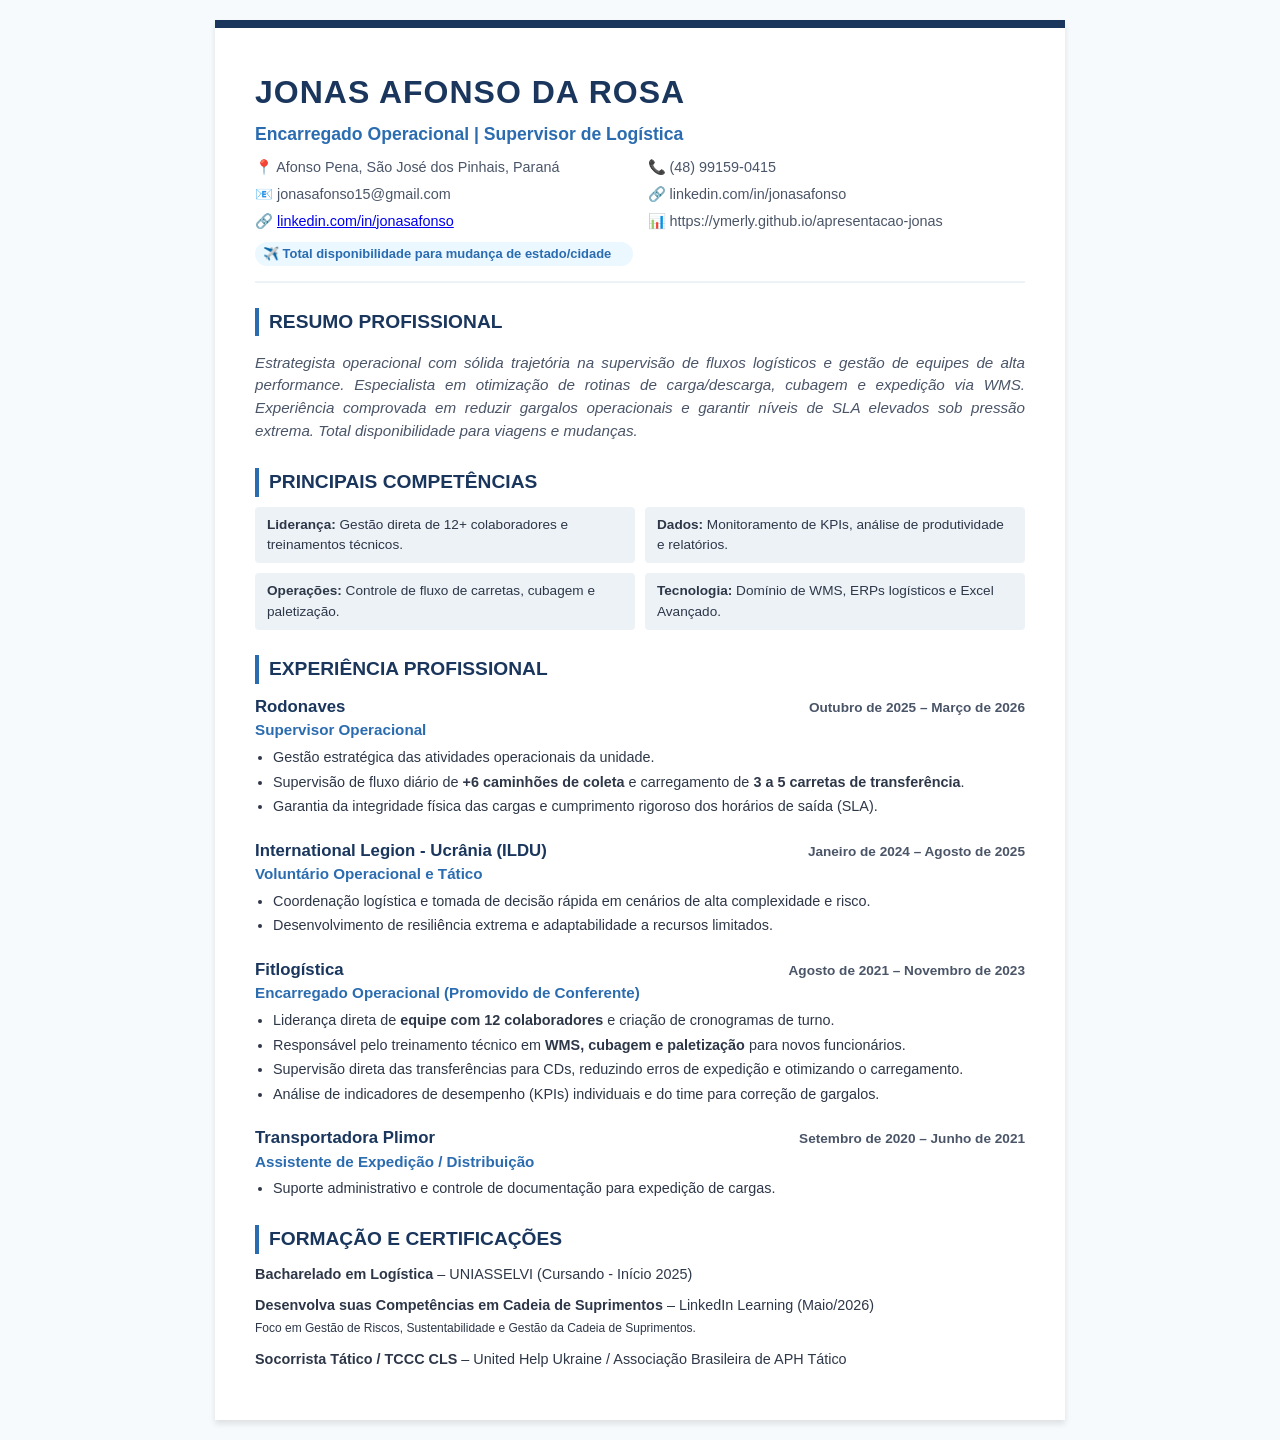
==== commit d536489b: "Update curriculo.html" ====
--- a/curriculo.html
+++ b/curriculo.html
@@ -1,4 +1,3 @@
-za   
 <!DOCTYPE html>
 <html lang="pt-br">
 <head>
